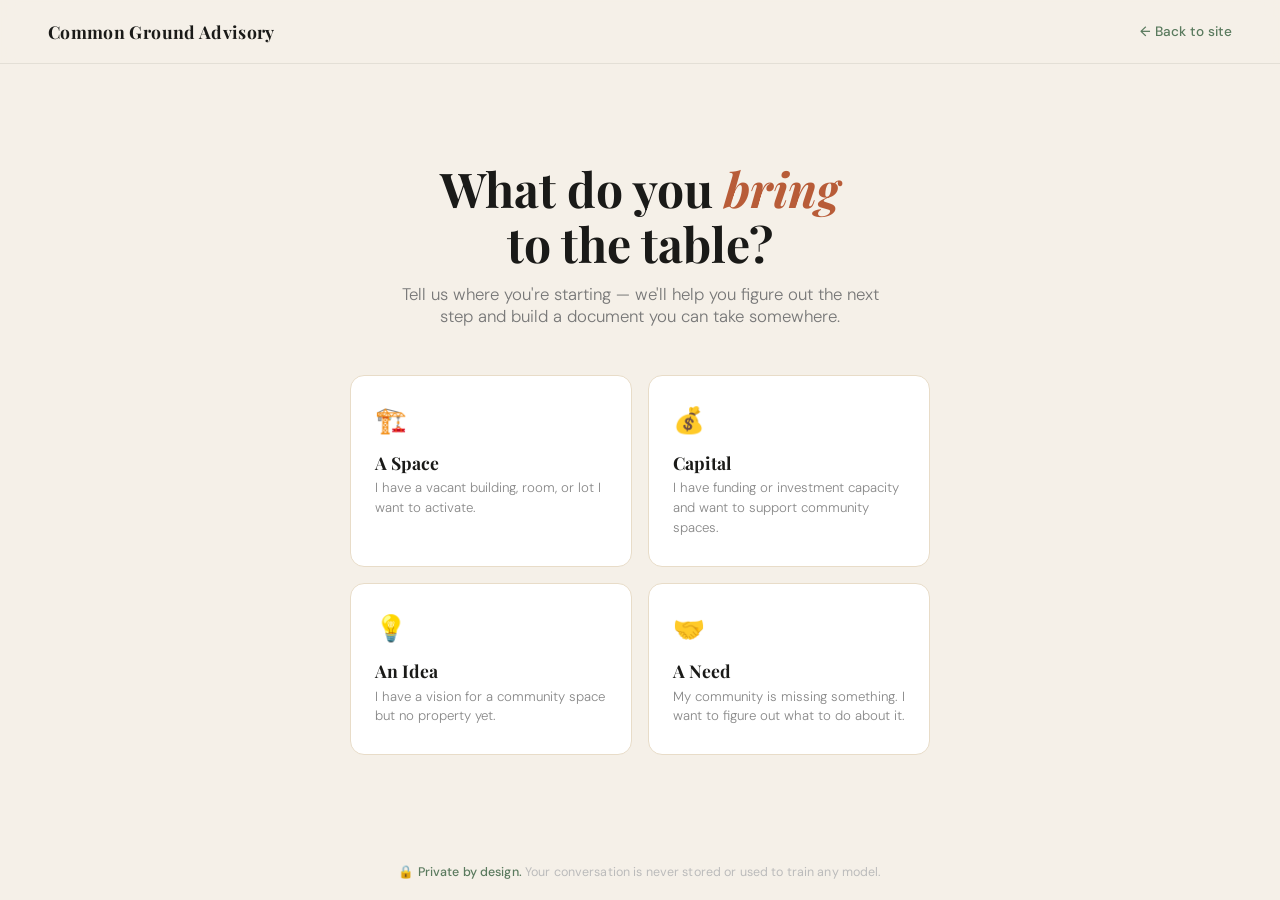
==== chat.html @ 24d501da "Add Plausible Analytics with custom event tracking Script tag added to all three pages (data-domain:" ====
<!DOCTYPE html>
<html lang="en">
<head>
<meta charset="UTF-8">
<meta name="viewport" content="width=device-width, initial-scale=1.0">
<title>Start Here — CommonGround Advisory</title>
<meta name="description" content="Tell us what you bring — a space, capital, an idea, or a community need — and get a custom brief you can take to a bank, investor, or grant writer."/>
<meta property="og:title" content="Start Here — CommonGround Advisory"/>
<meta property="og:description" content="Tell us what you bring and get a custom Project Activation Brief in minutes."/>
<meta property="og:image" content="https://commonground-mu.vercel.app/og-image.png"/>
<meta property="og:url" content="https://commonground-mu.vercel.app/chat.html"/>
<meta property="og:type" content="website"/>
<meta name="twitter:card" content="summary_large_image"/>
<link rel="icon" href="data:image/svg+xml,<svg xmlns='http://www.w3.org/2000/svg' viewBox='0 0 100 100'><text y='.9em' font-size='90'>🏗️</text></svg>"/>
<link rel="preconnect" href="https://fonts.googleapis.com">
<link rel="preconnect" href="https://fonts.gstatic.com" crossorigin>
<link href="https://fonts.googleapis.com/css2?family=Playfair+Display:ital,wght@0,400;0,700;0,900;1,400&family=DM+Sans:wght@300;400;500&display=swap" rel="stylesheet">
<style>
  :root {
    --ink: #1a1a18;
    --cream: #f5f0e8;
    --warm: #e8dcc8;
    --rust: #b85c38;
    --sage: #5a7a5e;
    --gold: #c9a84c;
    --light-sage: #e8f0e9;
  }

  *, *::before, *::after { box-sizing: border-box; margin: 0; padding: 0; }
  html { scroll-behavior: smooth; }

  body {
    font-family: 'DM Sans', sans-serif;
    background: var(--cream);
    color: var(--ink);
    overflow-x: hidden;
    min-height: 100vh;
    display: flex;
    flex-direction: column;
  }

  /* NAV */
  nav {
    position: fixed;
    top: 0; left: 0; right: 0;
    z-index: 100;
    display: flex;
    align-items: center;
    justify-content: space-between;
    padding: 1.25rem 3rem;
    background: rgba(245,240,232,0.92);
    backdrop-filter: blur(8px);
    border-bottom: 1px solid rgba(26,26,24,0.08);
  }

  .nav-logo {
    font-family: 'Playfair Display', serif;
    font-size: 1.1rem;
    font-weight: 700;
    letter-spacing: 0.02em;
    color: var(--ink);
    text-decoration: none;
  }

  .nav-back {
    font-size: 0.85rem;
    color: var(--sage);
    text-decoration: none;
    font-weight: 500;
  }

  /* PAGE */
  .page {
    padding-top: 72px;
    flex: 1;
    display: flex;
    flex-direction: column;
  }

  /* INTAKE */
  .intake {
    flex: 1;
    display: flex;
    flex-direction: column;
    align-items: center;
    justify-content: center;
    padding: 4rem 2rem;
    text-align: center;
  }

  .intake h1 {
    font-family: 'Playfair Display', serif;
    font-size: clamp(2rem, 5vw, 3rem);
    font-weight: 700;
    line-height: 1.15;
    margin-bottom: 0.75rem;
  }

  .intake h1 em {
    font-style: italic;
    color: var(--rust);
  }

  .intake-sub {
    color: #777;
    font-size: 1.05rem;
    font-weight: 300;
    margin-bottom: 3rem;
    max-width: 480px;
  }

  .intake-cards {
    display: grid;
    grid-template-columns: repeat(2, 1fr);
    gap: 1rem;
    max-width: 580px;
    width: 100%;
  }

  .intake-card {
    background: white;
    border: 1.5px solid var(--warm);
    border-radius: 14px;
    padding: 1.75rem 1.5rem;
    cursor: pointer;
    text-align: left;
    transition: border-color 0.2s, transform 0.15s, box-shadow 0.2s;
    user-select: none;
  }

  .intake-card:hover {
    border-color: var(--sage);
    transform: translateY(-2px);
    box-shadow: 0 6px 20px rgba(26,26,24,0.07);
  }

  .intake-card:active { transform: translateY(0); }

  .card-icon {
    font-size: 1.6rem;
    margin-bottom: 0.85rem;
    display: block;
  }

  .card-title {
    font-family: 'Playfair Display', serif;
    font-size: 1.1rem;
    font-weight: 700;
    margin-bottom: 0.3rem;
    color: var(--ink);
  }

  .card-desc {
    font-size: 0.83rem;
    color: #888;
    line-height: 1.5;
    font-weight: 300;
  }

  /* CHAT */
  .chat-wrap {
    display: none;
    flex: 1;
    flex-direction: column;
    max-width: 720px;
    width: 100%;
    margin: 0 auto;
    padding: 1.5rem 1.5rem 2rem;
  }

  .chat-wrap.active { display: flex; }

  .mode-pill {
    display: inline-flex;
    align-items: center;
    gap: 0.4rem;
    background: var(--light-sage);
    border: 1px solid rgba(90,122,94,0.25);
    color: var(--sage);
    font-size: 0.8rem;
    font-weight: 500;
    padding: 0.3rem 0.8rem;
    border-radius: 20px;
    margin-bottom: 1.25rem;
    width: fit-content;
    cursor: pointer;
    transition: background 0.15s;
  }

  .mode-pill:hover { background: #d8ebd9; }

  .messages {
    flex: 1;
    overflow-y: auto;
    display: flex;
    flex-direction: column;
    gap: 1.1rem;
    min-height: 320px;
    max-height: 52vh;
    padding: 0.25rem 0;
    scroll-behavior: smooth;
  }

  .msg {
    display: flex;
    gap: 0.65rem;
    align-items: flex-start;
  }

  .msg.user { flex-direction: row-reverse; }

  .avatar {
    width: 30px;
    height: 30px;
    border-radius: 50%;
    flex-shrink: 0;
    display: flex;
    align-items: center;
    justify-content: center;
    font-size: 0.7rem;
    font-weight: 600;
    letter-spacing: 0.03em;
    margin-top: 2px;
  }

  .msg.bot .avatar { background: var(--sage); color: white; }
  .msg.user .avatar { background: var(--warm); color: var(--ink); }

  .bubble {
    max-width: 78%;
    padding: 0.85rem 1.1rem;
    border-radius: 14px;
    font-size: 0.94rem;
    line-height: 1.68;
  }

  .msg.bot .bubble {
    background: white;
    border: 1px solid var(--warm);
    border-top-left-radius: 3px;
  }

  .msg.user .bubble {
    background: var(--sage);
    color: white;
    border-top-right-radius: 3px;
  }

  .typing {
    display: flex;
    gap: 4px;
    padding: 0.85rem 1.1rem;
    background: white;
    border: 1px solid var(--warm);
    border-radius: 14px;
    border-top-left-radius: 3px;
    width: fit-content;
  }

  .dot {
    width: 6px; height: 6px;
    background: var(--sage);
    border-radius: 50%;
    animation: bounce 1.3s infinite;
  }

  .dot:nth-child(2) { animation-delay: 0.2s; }
  .dot:nth-child(3) { animation-delay: 0.4s; }

  @keyframes bounce {
    0%, 60%, 100% { transform: translateY(0); opacity: 0.35; }
    30% { transform: translateY(-7px); opacity: 1; }
  }

  /* INPUT */
  .input-row {
    display: flex;
    gap: 0.65rem;
    align-items: flex-end;
    margin-top: 1.25rem;
  }

  .chat-input {
    flex: 1;
    background: white;
    border: 1.5px solid var(--warm);
    border-radius: 12px;
    padding: 0.8rem 1rem;
    font-family: 'DM Sans', sans-serif;
    font-size: 0.94rem;
    color: var(--ink);
    resize: none;
    min-height: 48px;
    max-height: 120px;
    outline: none;
    transition: border-color 0.2s;
    line-height: 1.5;
  }

  .chat-input:focus { border-color: var(--sage); }
  .chat-input::placeholder { color: #bbb; }

  .send-btn {
    background: var(--sage);
    color: white;
    border: none;
    border-radius: 10px;
    width: 44px;
    height: 44px;
    flex-shrink: 0;
    cursor: pointer;
    display: flex;
    align-items: center;
    justify-content: center;
    transition: background 0.15s;
  }

  .send-btn:hover:not(:disabled) { background: #4a6a4e; }
  .send-btn:disabled { background: #ccc; cursor: not-allowed; }

  /* GENERATE BUTTON */
  .gen-btn {
    margin-top: 1.25rem;
    width: 100%;
    background: var(--rust);
    color: white;
    border: none;
    border-radius: 10px;
    padding: 0.95rem 1rem;
    font-family: 'DM Sans', sans-serif;
    font-size: 0.97rem;
    font-weight: 500;
    cursor: pointer;
    transition: background 0.15s, opacity 0.15s;
    display: none;
    letter-spacing: 0.01em;
  }

  .gen-btn.show { display: block; }
  .gen-btn:hover:not(:disabled) { background: #a04e30; }
  .gen-btn:disabled { opacity: 0.6; cursor: not-allowed; }

  /* PRIVACY */
  .privacy {
    text-align: center;
    padding: 1.25rem 1rem;
    font-size: 0.78rem;
    color: #bbb;
    letter-spacing: 0.01em;
  }

  .privacy strong { color: var(--sage); font-weight: 500; }

  /* BRIEF OVERLAY */
  .overlay {
    display: none;
    position: fixed;
    inset: 0;
    background: rgba(26,26,24,0.55);
    z-index: 200;
    align-items: center;
    justify-content: center;
    padding: 1.5rem;
    backdrop-filter: blur(2px);
  }

  .overlay.open { display: flex; }

  .brief-modal {
    background: var(--cream);
    border-radius: 16px;
    max-width: 660px;
    width: 100%;
    max-height: 88vh;
    overflow-y: auto;
    padding: 2.5rem;
    position: relative;
  }

  .modal-close {
    position: absolute;
    top: 1.1rem; right: 1.25rem;
    background: none;
    border: none;
    font-size: 1.6rem;
    cursor: pointer;
    color: #bbb;
    line-height: 1;
    transition: color 0.15s;
  }

  .modal-close:hover { color: var(--ink); }

  .brief-eyebrow {
    font-size: 0.72rem;
    font-weight: 500;
    letter-spacing: 0.12em;
    text-transform: uppercase;
    color: var(--sage);
    margin-bottom: 0.5rem;
  }

  .brief-title {
    font-family: 'Playfair Display', serif;
    font-size: 1.7rem;
    font-weight: 700;
    margin-bottom: 0.25rem;
    line-height: 1.2;
  }

  .brief-meta {
    color: #999;
    font-size: 0.88rem;
    margin-bottom: 0;
    padding-bottom: 1.5rem;
    border-bottom: 2px solid var(--warm);
    margin-bottom: 1.75rem;
  }

  .brief-section { margin-bottom: 1.6rem; }

  .brief-section h3 {
    font-size: 0.68rem;
    font-weight: 600;
    letter-spacing: 0.12em;
    text-transform: uppercase;
    color: var(--rust);
    padding-bottom: 0.4rem;
    border-bottom: 1px solid var(--warm);
    margin-bottom: 0.6rem;
  }

  .brief-section p {
    font-size: 0.92rem;
    line-height: 1.78;
    color: var(--ink);
  }

  .brief-footer-bar {
    margin-top: 2rem;
    padding-top: 1.1rem;
    border-top: 1px solid var(--warm);
    font-size: 0.78rem;
    color: #bbb;
    display: flex;
    justify-content: space-between;
  }

  .brief-actions {
    display: flex;
    gap: 0.75rem;
    margin-top: 2rem;
  }

  .btn-dl {
    flex: 1;
    background: var(--sage);
    color: white;
    border: none;
    border-radius: 9px;
    padding: 0.9rem 1rem;
    font-family: 'DM Sans', sans-serif;
    font-size: 0.94rem;
    font-weight: 500;
    cursor: pointer;
    transition: background 0.15s;
    text-align: center;
  }

  .btn-dl:hover { background: #4a6a4e; }

  .btn-email {
    flex: 1;
    background: white;
    color: var(--ink);
    border: 1.5px solid var(--warm);
    border-radius: 9px;
    padding: 0.9rem 1rem;
    font-family: 'DM Sans', sans-serif;
    font-size: 0.94rem;
    cursor: pointer;
    transition: border-color 0.15s;
    text-align: center;
    text-decoration: none;
    display: block;
    line-height: 1.4;
  }

  .btn-email:hover { border-color: var(--sage); }

  /* LEAD CAPTURE */
  .lead-capture {
    margin-top: 1.75rem;
    padding: 1.25rem 1.5rem;
    background: var(--cream);
    border-radius: 10px;
    border: 1.5px solid var(--warm);
  }

  .lc-headline {
    font-size: 0.95rem;
    font-weight: 500;
    color: var(--ink);
    margin-bottom: 0.85rem;
  }

  .lc-form {
    display: flex;
    gap: 0.5rem;
    flex-wrap: wrap;
  }

  .lc-form input[type="text"],
  .lc-form input[type="email"] {
    flex: 1;
    min-width: 130px;
    padding: 0.6rem 0.85rem;
    border: 1.5px solid var(--warm);
    border-radius: 7px;
    font-family: 'DM Sans', sans-serif;
    font-size: 0.9rem;
    background: white;
    color: var(--ink);
    outline: none;
    transition: border-color 0.15s;
  }

  .lc-form input:focus { border-color: var(--sage); }

  .lc-form button[type="submit"] {
    background: var(--rust);
    color: white;
    border: none;
    border-radius: 7px;
    padding: 0.6rem 1.1rem;
    font-family: 'DM Sans', sans-serif;
    font-size: 0.9rem;
    font-weight: 500;
    cursor: pointer;
    white-space: nowrap;
    transition: background 0.15s;
  }

  .lc-form button[type="submit"]:hover { background: #a04e2e; }
  .lc-form button[type="submit"]:disabled { opacity: 0.6; cursor: default; }

  .lc-fine {
    margin-top: 0.55rem;
    font-size: 0.78rem;
    color: #999;
  }

  .lc-success {
    font-size: 0.95rem;
    color: var(--sage);
    font-weight: 500;
  }

  /* MOBILE */
  @media (max-width: 600px) {
    nav { padding: 1rem 1.25rem; }
    .intake { padding: 2.5rem 1.25rem; }
    .intake-cards { grid-template-columns: 1fr 1fr; gap: 0.65rem; }
    .intake-card { padding: 1.25rem 1rem; }
    .card-icon { font-size: 1.35rem; }
    .card-title { font-size: 1rem; }
    .chat-wrap { padding: 1rem 1rem 1.5rem; }
    .bubble { max-width: 88%; font-size: 0.9rem; }
    .brief-modal { padding: 1.75rem 1.25rem; border-radius: 12px; }
    .brief-actions { flex-direction: column; }
  }

  /* PRINT */
  @media print {
    body > *:not(#__cg-print__) { display: none !important; }
    #__cg-print__ { display: block !important; }
  }
  #__cg-print__ { display: none; }
</style>
<script defer data-domain="commonground-mu.vercel.app" src="https://plausible.io/js/script.js"></script>
</head>
<body>

<nav>
  <a href="/" class="nav-logo">Common Ground Advisory</a>
  <a href="/" class="nav-back">← Back to site</a>
</nav>

<div class="page">

  <!-- INTAKE -->
  <div class="intake" id="intake">
    <h1>What do you <em>bring</em><br>to the table?</h1>
    <p class="intake-sub">Tell us where you're starting — we'll help you figure out the next step and build a document you can take somewhere.</p>
    <div class="intake-cards">
      <div class="intake-card" onclick="selectMode('space')">
        <span class="card-icon">🏗️</span>
        <div class="card-title">A Space</div>
        <div class="card-desc">I have a vacant building, room, or lot I want to activate.</div>
      </div>
      <div class="intake-card" onclick="selectMode('money')">
        <span class="card-icon">💰</span>
        <div class="card-title">Capital</div>
        <div class="card-desc">I have funding or investment capacity and want to support community spaces.</div>
      </div>
      <div class="intake-card" onclick="selectMode('idea')">
        <span class="card-icon">💡</span>
        <div class="card-title">An Idea</div>
        <div class="card-desc">I have a vision for a community space but no property yet.</div>
      </div>
      <div class="intake-card" onclick="selectMode('need')">
        <span class="card-icon">🤝</span>
        <div class="card-title">A Need</div>
        <div class="card-desc">My community is missing something. I want to figure out what to do about it.</div>
      </div>
    </div>
  </div>

  <!-- CHAT -->
  <div class="chat-wrap" id="chat-wrap">
    <div class="mode-pill" id="mode-pill" onclick="resetMode()">
      <span id="mode-label"></span>
      <span style="opacity:0.5">· change</span>
    </div>
    <div class="messages" id="messages"></div>
    <div class="input-row">
      <textarea class="chat-input" id="chat-input" placeholder="Type your message…" rows="1"></textarea>
      <button class="send-btn" id="send-btn" onclick="sendMessage()" aria-label="Send">
        <svg width="17" height="17" viewBox="0 0 24 24" fill="none" stroke="currentColor" stroke-width="2.2" stroke-linecap="round" stroke-linejoin="round">
          <line x1="22" y1="2" x2="11" y2="13"></line>
          <polygon points="22 2 15 22 11 13 2 9 22 2"></polygon>
        </svg>
      </button>
    </div>
    <button class="gen-btn" id="gen-btn" onclick="generateBrief()">Generate My Brief →</button>
  </div>

  <div class="privacy">
    <strong>🔒 Private by design.</strong> Your conversation is never stored or used to train any model.
  </div>

</div>

<!-- BRIEF OVERLAY -->
<div class="overlay" id="overlay" onclick="overlayClick(event)">
  <div class="brief-modal" id="brief-modal">
    <button class="modal-close" onclick="closeOverlay()">×</button>
    <div id="brief-content"></div>
    <div class="lead-capture" id="lead-capture">
      <p class="lc-headline">Want us to follow up on this brief?</p>
      <form class="lc-form" id="lc-form" onsubmit="submitLeadCapture(event)">
        <input type="text" name="name" placeholder="First name" autocomplete="given-name" />
        <input type="email" name="email" placeholder="Email address" required autocomplete="email" />
        <input type="hidden" name="_source" value="chat_brief" />
        <input type="hidden" name="_subject" value="Brief follow-up request" />
        <input type="hidden" name="brief_title" id="lc-brief-title" value="" />
        <button type="submit" id="lc-submit">Request a follow-up →</button>
      </form>
      <p class="lc-fine">We'll be in touch within 48 hours. No spam, ever.</p>
    </div>
    <div class="brief-actions">
      <button class="btn-dl" onclick="downloadBrief()">⬇ Download PDF</button>
      <a class="btn-email" id="email-cta" href="mailto:commonground-adv@gmail.com">✉ Email CommonGround</a>
    </div>
  </div>
</div>

<!-- PRINT TARGET -->
<div id="__cg-print__"></div>

<script>
const MODES = {
  space: { label: '🏗️ Space Owner', artifact: 'Project Activation Brief', opening: "Welcome. You have a space — that's further along than most people think.\n\nTell me about it. What's the rough size, where is it, and what's its current condition?" },
  money: { label: '💰 Capital to Deploy', artifact: 'Investment Opportunity Brief', opening: "Good — capital is the piece most community projects are missing. Let's figure out where it would do the most good.\n\nWhat's driving your interest in community spaces? Are you a foundation, an individual investor, a business looking to invest locally, or something else?" },
  idea: { label: '💡 Dream Builder', artifact: 'Vision & Feasibility Brief', opening: "An idea without a space is closer to reality than most people think. Let's build it out.\n\nDescribe the vision — what do you see when you picture this space existing? Who's there, what are they doing?" },
  need: { label: '🤝 Community Need', artifact: 'Community Impact Statement', opening: "Recognizing a gap is the first step — and often the hardest.\n\nWhat's missing? Describe it in plain terms — what do people in your community need that doesn't exist right now?" }
};

let mode = null;
let messages = [];
let exchanges = 0;
let currentBrief = null;

function track(event, props) {
  if (typeof window.plausible === 'function') window.plausible(event, { props });
}

function selectMode(m) {
  mode = m;
  const cfg = MODES[m];
  document.getElementById('intake').style.display = 'none';
  document.getElementById('chat-wrap').classList.add('active');
  document.getElementById('mode-label').textContent = cfg.label;
  messages = [];
  exchanges = 0;
  currentBrief = null;
  document.getElementById('messages').innerHTML = '';
  document.getElementById('gen-btn').classList.remove('show');
  addMessage('bot', cfg.opening);
  messages.push({ role: 'assistant', content: cfg.opening });
  document.getElementById('chat-input').focus();
  track('Chat Mode Selected', { mode: m });
}

function resetMode() {
  mode = null;
  messages = [];
  document.getElementById('chat-wrap').classList.remove('active');
  document.getElementById('intake').style.display = '';
}

function addMessage(role, text) {
  const wrap = document.getElementById('messages');
  const div = document.createElement('div');
  div.className = `msg ${role}`;

  const av = document.createElement('div');
  av.className = 'avatar';
  av.textContent = role === 'bot' ? 'CG' : 'You';

  const bub = document.createElement('div');
  bub.className = 'bubble';
  bub.innerHTML = text.replace(/\n/g, '<br>');

  div.appendChild(av);
  div.appendChild(bub);
  wrap.appendChild(div);
  wrap.scrollTop = wrap.scrollHeight;
  return bub;
}

function showTyping() {
  const wrap = document.getElementById('messages');
  const div = document.createElement('div');
  div.className = 'msg bot';
  div.id = 'typing';

  const av = document.createElement('div');
  av.className = 'avatar';
  av.textContent = 'CG';

  const ind = document.createElement('div');
  ind.className = 'typing';
  ind.innerHTML = '<div class="dot"></div><div class="dot"></div><div class="dot"></div>';

  div.appendChild(av);
  div.appendChild(ind);
  wrap.appendChild(div);
  wrap.scrollTop = wrap.scrollHeight;
}

function hideTyping() {
  const el = document.getElementById('typing');
  if (el) el.remove();
}

async function sendMessage() {
  const input = document.getElementById('chat-input');
  const text = input.value.trim();
  if (!text || !mode) return;

  input.value = '';
  input.style.height = 'auto';
  document.getElementById('send-btn').disabled = true;

  addMessage('user', text);
  messages.push({ role: 'user', content: text });
  exchanges++;
  track('Chat Message Sent', { mode });

  showTyping();

  try {
    const res = await fetch('/api/chat', {
      method: 'POST',
      headers: { 'Content-Type': 'application/json' },
      body: JSON.stringify({ mode, messages })
    });

    hideTyping();
    if (res.status === 429) {
      addMessage('bot', 'You\'ve sent a lot of messages in a short time — please wait a few minutes and try again.');
      document.getElementById('send-btn').disabled = false;
      return;
    }
    if (!res.ok) throw new Error('API error');

    const bub = addMessage('bot', '');
    const reader = res.body.getReader();
    const decoder = new TextDecoder();
    let full = '';

    while (true) {
      const { done, value } = await reader.read();
      if (done) break;
      const chunk = decoder.decode(value, { stream: true });
      for (const line of chunk.split('\n')) {
        if (!line.startsWith('data: ')) continue;
        const raw = line.slice(6).trim();
        if (raw === '[DONE]') break;
        try {
          const delta = JSON.parse(raw).choices?.[0]?.delta?.content || '';
          full += delta;
          bub.innerHTML = full.replace('[READY_TO_GENERATE]', '').trim().replace(/\n/g, '<br>');
          document.getElementById('messages').scrollTop = document.getElementById('messages').scrollHeight;
        } catch {}
      }
    }

    if (full.includes('[READY_TO_GENERATE]')) {
      document.getElementById('gen-btn').classList.add('show');
    }

    messages.push({ role: 'assistant', content: full.replace('[READY_TO_GENERATE]', '').trim() });

  } catch {
    hideTyping();
    addMessage('bot', 'Something went wrong — please try sending that again.');
  }

  document.getElementById('send-btn').disabled = false;
}

async function generateBrief() {
  const btn = document.getElementById('gen-btn');
  btn.disabled = true;
  btn.textContent = 'Generating your brief…';
  showTyping();

  try {
    const res = await fetch('/api/chat', {
      method: 'POST',
      headers: { 'Content-Type': 'application/json' },
      body: JSON.stringify({
        mode,
        messages: [...messages, { role: 'user', content: 'GENERATE_BRIEF' }],
        stream: false
      })
    });

    hideTyping();
    if (!res.ok) throw new Error();

    const data = await res.json();
    const raw = data.choices?.[0]?.message?.content || '';

    let brief;
    try { brief = JSON.parse(raw); }
    catch {
      const m = raw.match(/\{[\s\S]*\}/);
      if (m) brief = JSON.parse(m[0]);
      else throw new Error('Bad JSON');
    }

    currentBrief = brief;
    renderBrief(brief);
    document.getElementById('overlay').classList.add('open');
    track('Brief Generated', { mode });

  } catch {
    hideTyping();
    addMessage('bot', 'I had trouble generating the brief — try clicking the button once more.');
  }

  btn.disabled = false;
  btn.textContent = 'Generate My Brief →';
}

function renderBrief(brief) {
  const date = new Date().toLocaleDateString('en-US', { year: 'numeric', month: 'long', day: 'numeric' });
  let html = `
    <div class="brief-eyebrow">CommonGround Advisory</div>
    <div class="brief-title">${brief.title}</div>
    <div class="brief-meta">${brief.organization} · ${date}</div>
  `;
  for (const s of brief.sections) {
    html += `<div class="brief-section"><h3>${s.heading}</h3><p>${s.content.replace(/\n/g, '<br>')}</p></div>`;
  }
  html += `<div class="brief-footer-bar"><span>CommonGround Advisory · commonground-adv@gmail.com</span><span>Confidential</span></div>`;
  document.getElementById('brief-content').innerHTML = html;

  const subject = encodeURIComponent(`${brief.title}: ${brief.project_name}`);
  const body = encodeURIComponent(`Hi,\n\nI just used the CommonGround Advisory tool and generated a ${brief.title} for "${brief.project_name}." I'd love to connect.\n\n`);
  document.getElementById('email-cta').href = `mailto:commonground-adv@gmail.com?subject=${subject}&body=${body}`;

  const titleField = document.getElementById('lc-brief-title');
  if (titleField) titleField.value = `${brief.title}: ${brief.project_name}`;

  if (sessionStorage.getItem('cg-lead-submitted')) {
    document.getElementById('lead-capture').innerHTML =
      '<p class="lc-success">Got it — we\'ll be in touch within 48 hours.</p>';
  }
}

function closeOverlay() {
  document.getElementById('overlay').classList.remove('open');
}

function overlayClick(e) {
  if (e.target === document.getElementById('overlay')) closeOverlay();
}

function downloadBrief() {
  if (!currentBrief) return;
  track('Brief Downloaded', { mode });
  const date = new Date().toLocaleDateString('en-US', { year: 'numeric', month: 'long', day: 'numeric' });
  const printEl = document.getElementById('__cg-print__');

  const style = document.createElement('style');
  style.id = '__cg-print-style__';
  style.textContent = `
    @media print {
      body > *:not(#__cg-print__) { display: none !important; }
      #__cg-print__ {
        display: block !important;
        font-family: Arial, Helvetica, sans-serif;
        color: #1a1a18;
        padding: 2.5rem;
        max-width: 680px;
        margin: 0 auto;
      }
      #__cg-print__ .p-eye { font-size: 0.7rem; letter-spacing: 0.12em; text-transform: uppercase; color: #5a7a5e; margin-bottom: 6px; }
      #__cg-print__ h1 { font-family: Georgia, serif; font-size: 2rem; margin-bottom: 4px; line-height: 1.2; }
      #__cg-print__ .p-meta { font-size: 0.85rem; color: #999; padding-bottom: 1.5rem; margin-bottom: 2rem; border-bottom: 2px solid #e8dcc8; }
      #__cg-print__ h2 { font-size: 0.67rem; font-weight: 600; letter-spacing: 0.12em; text-transform: uppercase; color: #b85c38; border-bottom: 1px solid #e8dcc8; padding-bottom: 5px; margin: 2rem 0 0.6rem; }
      #__cg-print__ p { font-size: 0.91rem; line-height: 1.75; margin: 0; }
      #__cg-print__ .p-foot { margin-top: 3rem; padding-top: 1rem; border-top: 1px solid #e8dcc8; font-size: 0.75rem; color: #bbb; display: flex; justify-content: space-between; }
    }
    #__cg-print__ { display: none; }
  `;

  document.getElementById('__cg-print-style__')?.remove();
  document.head.appendChild(style);

  let inner = `
    <div class="p-eye">CommonGround Advisory</div>
    <h1>${currentBrief.title}</h1>
    <div class="p-meta">${currentBrief.organization} · ${date}</div>
  `;
  for (const s of currentBrief.sections) {
    inner += `<h2>${s.heading}</h2><p>${s.content.replace(/\n/g, '<br>')}</p>`;
  }
  inner += `<div class="p-foot"><span>CommonGround Advisory · commonground-adv@gmail.com</span><span>Confidential</span></div>`;
  printEl.innerHTML = inner;

  window.addEventListener('afterprint', () => {
    printEl.innerHTML = '';
    style.remove();
  }, { once: true });

  window.print();
}

async function submitLeadCapture(e) {
  e.preventDefault();
  const form = document.getElementById('lc-form');
  const btn = document.getElementById('lc-submit');
  btn.disabled = true;
  btn.textContent = 'Sending…';

  try {
    const data = new FormData(form);
    const res = await fetch('https://formspree.io/f/xykvaogr', {
      method: 'POST',
      body: data,
      headers: { 'Accept': 'application/json' }
    });
    if (!res.ok) throw new Error();
    document.getElementById('lead-capture').innerHTML =
      '<p class="lc-success">Got it — we\'ll be in touch within 48 hours.</p>';
    sessionStorage.setItem('cg-lead-submitted', '1');
    track('Lead Capture Submitted', { mode });
  } catch {
    btn.disabled = false;
    btn.textContent = 'Request a follow-up →';
    btn.insertAdjacentText('afterend', ' — something went wrong, please try again.');
  }
}

// textarea auto-resize
document.getElementById('chat-input').addEventListener('input', function () {
  this.style.height = 'auto';
  this.style.height = Math.min(this.scrollHeight, 120) + 'px';
});

// enter to send (shift+enter for newline)
document.getElementById('chat-input').addEventListener('keydown', function (e) {
  if (e.key === 'Enter' && !e.shiftKey) {
    e.preventDefault();
    sendMessage();
  }
});
</script>

</body>
</html>
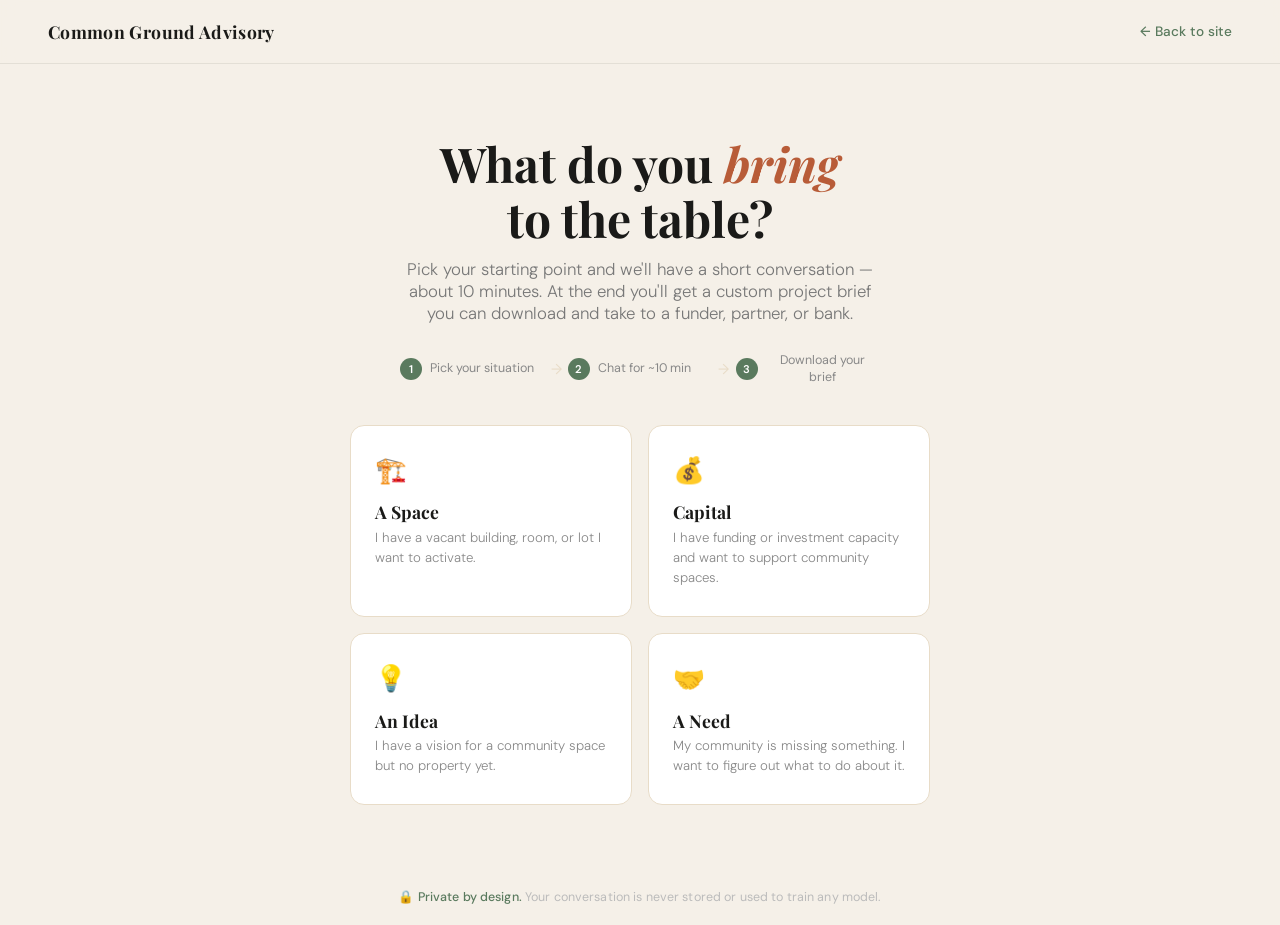
==== commit e82c86f7: "Add on-ramp copy and how-it-works steps to chat intake (2.7) Previous subtitle was vague — didn't me" ====
--- a/chat.html
+++ b/chat.html
@@ -105,8 +105,51 @@
     color: #777;
     font-size: 1.05rem;
     font-weight: 300;
-    margin-bottom: 3rem;
+    margin-bottom: 1.75rem;
     max-width: 480px;
+  }
+
+  .how-it-works {
+    display: flex;
+    align-items: center;
+    gap: 0;
+    margin-bottom: 2.5rem;
+    max-width: 480px;
+    width: 100%;
+  }
+
+  .hiw-step {
+    display: flex;
+    align-items: center;
+    gap: 0.5rem;
+    flex: 1;
+  }
+
+  .hiw-num {
+    width: 22px;
+    height: 22px;
+    border-radius: 50%;
+    background: var(--sage);
+    color: white;
+    font-size: 0.7rem;
+    font-weight: 600;
+    display: flex;
+    align-items: center;
+    justify-content: center;
+    flex-shrink: 0;
+  }
+
+  .hiw-label {
+    font-size: 0.78rem;
+    color: #888;
+    line-height: 1.3;
+  }
+
+  .hiw-arrow {
+    color: var(--warm);
+    font-size: 0.9rem;
+    padding: 0 0.4rem;
+    flex-shrink: 0;
   }
 
   .intake-cards {
@@ -550,6 +593,8 @@
     color: #999;
   }
 
+  .hp { position: absolute; left: -9999px; width: 1px; height: 1px; opacity: 0; overflow: hidden; }
+
   .lc-success {
     font-size: 0.95rem;
     color: var(--sage);
@@ -577,7 +622,13 @@
   }
   #__cg-print__ { display: none; }
 </style>
-<script defer data-domain="commonground-mu.vercel.app" src="https://plausible.io/js/script.js"></script>
+<script async src="https://www.googletagmanager.com/gtag/js?id=G-XXXXXXXXXX"></script>
+<script>
+  window.dataLayer = window.dataLayer || [];
+  function gtag(){dataLayer.push(arguments);}
+  gtag('js', new Date());
+  gtag('config', 'G-XXXXXXXXXX');
+</script>
 </head>
 <body>
 
@@ -591,7 +642,23 @@
   <!-- INTAKE -->
   <div class="intake" id="intake">
     <h1>What do you <em>bring</em><br>to the table?</h1>
-    <p class="intake-sub">Tell us where you're starting — we'll help you figure out the next step and build a document you can take somewhere.</p>
+    <p class="intake-sub">Pick your starting point and we'll have a short conversation — about 10 minutes. At the end you'll get a custom project brief you can download and take to a funder, partner, or bank.</p>
+    <div class="how-it-works">
+      <div class="hiw-step">
+        <div class="hiw-num">1</div>
+        <div class="hiw-label">Pick your situation</div>
+      </div>
+      <div class="hiw-arrow">→</div>
+      <div class="hiw-step">
+        <div class="hiw-num">2</div>
+        <div class="hiw-label">Chat for ~10 min</div>
+      </div>
+      <div class="hiw-arrow">→</div>
+      <div class="hiw-step">
+        <div class="hiw-num">3</div>
+        <div class="hiw-label">Download your brief</div>
+      </div>
+    </div>
     <div class="intake-cards">
       <div class="intake-card" onclick="selectMode('space')">
         <span class="card-icon">🏗️</span>
@@ -654,6 +721,7 @@
         <input type="hidden" name="_source" value="chat_brief" />
         <input type="hidden" name="_subject" value="Brief follow-up request" />
         <input type="hidden" name="brief_title" id="lc-brief-title" value="" />
+        <input class="hp" type="text" name="_gotcha" tabindex="-1" autocomplete="off" aria-hidden="true" />
         <button type="submit" id="lc-submit">Request a follow-up →</button>
       </form>
       <p class="lc-fine">We'll be in touch within 48 hours. No spam, ever.</p>
@@ -680,9 +748,10 @@
 let messages = [];
 let exchanges = 0;
 let currentBrief = null;
-
-function track(event, props) {
-  if (typeof window.plausible === 'function') window.plausible(event, { props });
+let briefAttempts = 0;
+
+function track(event, params) {
+  if (typeof window.gtag === 'function') window.gtag('event', event, params || {});
 }
 
 function selectMode(m) {
@@ -694,12 +763,13 @@
   messages = [];
   exchanges = 0;
   currentBrief = null;
+  briefAttempts = 0;
   document.getElementById('messages').innerHTML = '';
   document.getElementById('gen-btn').classList.remove('show');
   addMessage('bot', cfg.opening);
   messages.push({ role: 'assistant', content: cfg.opening });
   document.getElementById('chat-input').focus();
-  track('Chat Mode Selected', { mode: m });
+  track('chat_mode_selected', { mode: m });
 }
 
 function resetMode() {
@@ -766,7 +836,7 @@
   addMessage('user', text);
   messages.push({ role: 'user', content: text });
   exchanges++;
-  track('Chat Message Sent', { mode });
+  track('chat_message_sent', { mode });
 
   showTyping();
 
@@ -825,6 +895,7 @@
   const btn = document.getElementById('gen-btn');
   btn.disabled = true;
   btn.textContent = 'Generating your brief…';
+  briefAttempts++;
   showTyping();
 
   try {
@@ -839,7 +910,19 @@
     });
 
     hideTyping();
-    if (!res.ok) throw new Error();
+
+    if (res.status === 429) {
+      addMessage('bot', 'You\'ve hit the request limit — please wait a few minutes and try again.');
+      btn.disabled = false;
+      btn.textContent = 'Generate My Brief →';
+      return;
+    }
+
+    if (res.status === 504) {
+      throw new Error('timeout');
+    }
+
+    if (!res.ok) throw new Error('api');
 
     const data = await res.json();
     const raw = data.choices?.[0]?.message?.content || '';
@@ -849,17 +932,31 @@
     catch {
       const m = raw.match(/\{[\s\S]*\}/);
       if (m) brief = JSON.parse(m[0]);
-      else throw new Error('Bad JSON');
+      else throw new Error('parse');
     }
 
+    briefAttempts = 0;
     currentBrief = brief;
     renderBrief(brief);
     document.getElementById('overlay').classList.add('open');
-    track('Brief Generated', { mode });
-
-  } catch {
+    track('brief_generated', { mode });
+
+  } catch (err) {
     hideTyping();
-    addMessage('bot', 'I had trouble generating the brief — try clicking the button once more.');
+    track('brief_generation_failed', { mode, attempt: briefAttempts, reason: err.message || 'unknown' });
+
+    if (briefAttempts >= 2) {
+      addMessage('bot', 'We\'re having persistent trouble on our end. Please email us at commonground-adv@gmail.com and we\'ll help you directly — your conversation notes are still here.');
+      btn.classList.remove('show');
+    } else {
+      const msg = err.message === 'timeout'
+        ? 'That took too long — please try generating once more.'
+        : 'I had a bit of trouble formatting the brief — please try once more.';
+      addMessage('bot', msg);
+      btn.disabled = false;
+      btn.textContent = 'Generate My Brief →';
+    }
+    return;
   }
 
   btn.disabled = false;
@@ -902,7 +999,7 @@
 
 function downloadBrief() {
   if (!currentBrief) return;
-  track('Brief Downloaded', { mode });
+  track('brief_downloaded', { mode });
   const date = new Date().toLocaleDateString('en-US', { year: 'numeric', month: 'long', day: 'numeric' });
   const printEl = document.getElementById('__cg-print__');
 
@@ -954,6 +1051,10 @@
 async function submitLeadCapture(e) {
   e.preventDefault();
   const form = document.getElementById('lc-form');
+
+  // Honeypot: silently drop bot submissions
+  if (form.elements['_gotcha']?.value) return;
+
   const btn = document.getElementById('lc-submit');
   btn.disabled = true;
   btn.textContent = 'Sending…';
@@ -969,7 +1070,7 @@
     document.getElementById('lead-capture').innerHTML =
       '<p class="lc-success">Got it — we\'ll be in touch within 48 hours.</p>';
     sessionStorage.setItem('cg-lead-submitted', '1');
-    track('Lead Capture Submitted', { mode });
+    track('lead_capture_submitted', { mode });
   } catch {
     btn.disabled = false;
     btn.textContent = 'Request a follow-up →';
